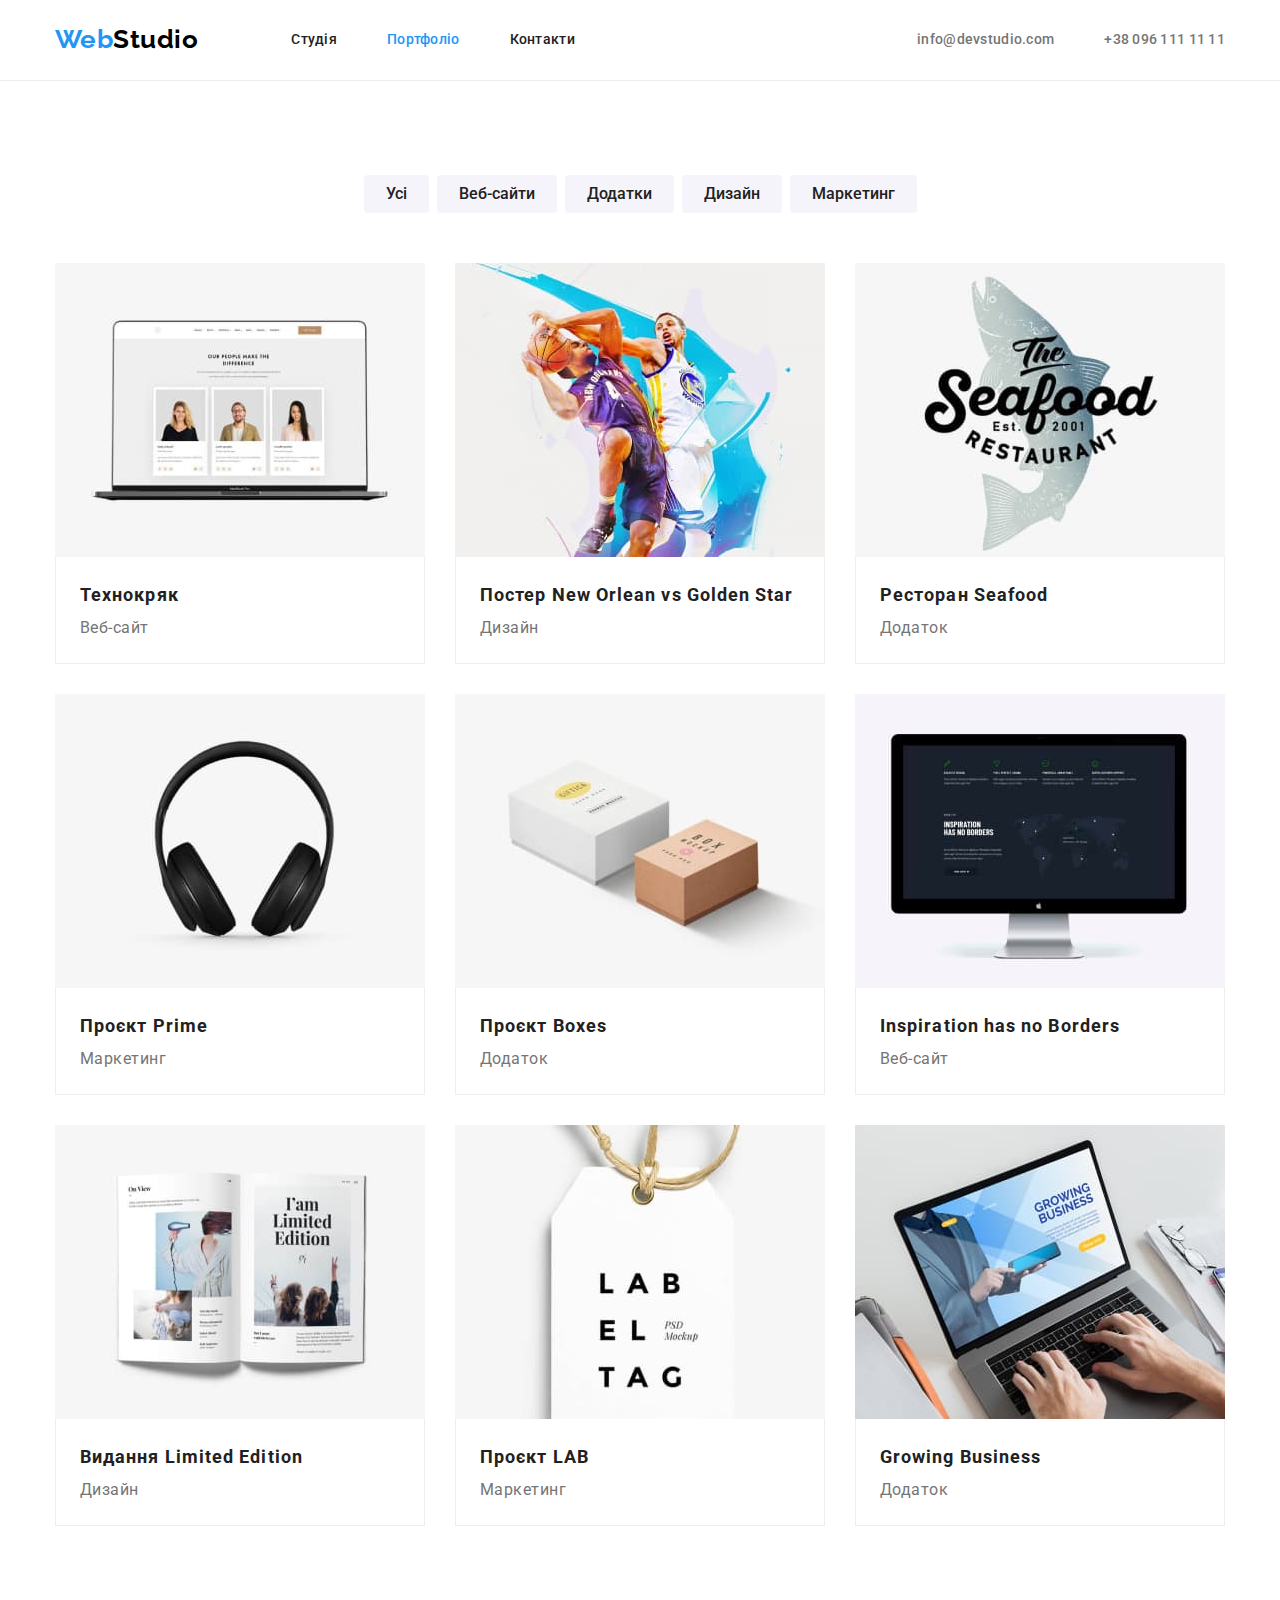
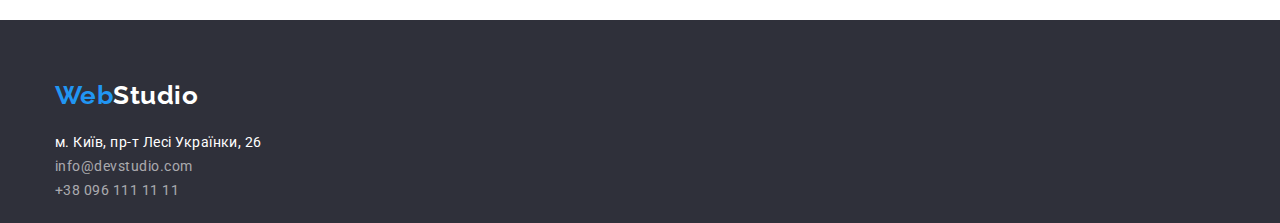
==== portfolio.html @ cf8ffbe0 "створює клон" ====
<!DOCTYPE html>
<html lang="uk">

<head>
    <meta charset="UTF-8">
    <meta http-equiv="X-UA-Compatible" content="IE=edge">
    <meta name="viewport" content="width=device-width, initial-scale=1.0">
    <title>WebStudio</title>
    <link rel="preconnect" href="https://fonts.googleapis.com">
    <link rel="preconnect" href="https://fonts.gstatic.com" crossorigin>
    <link
        href="https://fonts.googleapis.com/css2?family=Raleway:wght@700&family=Roboto:wght@400;500;700;900&display=swap"
        rel="stylesheet">
    <link rel="stylesheet"
        href="https://cdnjs.cloudflare.com/ajax/libs/modern-normalize/1.1.0/modern-normalize.min.css">
    <link rel="stylesheet" href="./css/styles.css">
</head>

<body>
    <header class="page-header">
        <div class="container">
            <nav class="main-nav">
                <a href="./index.html" class="logo link">Web<span class="second-part">Studio</span></a>
                <ul class="site-nav list">
                    <li class="nav-item"><a href="./index.html" class="item link ">Студія</a></li>
                    <li class="nav-item"><a href="./portfolio.html" class="item link current">Портфоліо</a></li>
                    <li class="nav-item"><a href="" class="item link">Контакти</a></li>
                </ul>
            </nav>
            <ul class="mobile-list list">
                <li class="tel-item"><a href="mailto:info@devstudio.com" class="item link">info@devstudio.com</a></li>
                <li class="tel-item"><a href="tel:+380961111111" class="item link">+38 096 111 11 11</a></li>
            </ul>
        </div>
    </header>
    <main>
        <section class="section">
            <div class="container">
                <h1 class="visually-hidden">Наші проєкти</h1>
                <ul class="btn-list list">
                    <li class="btn-item">
                        <button class="button-secondary" type="button">Усі</button>
                    </li>
                    <li class="btn-item">
                        <button class="button-secondary" type="button">Веб-сайти</button>
                    </li>
                    <li class="btn-item">
                        <button class="button-secondary" type="button">Додатки</button>
                    </li>
                    <li class="btn-item">
                        <button class="button-secondary" type="button">Дизайн</button>
                    </li>
                    <li class="btn-item">
                        <button class="button-secondary" type="button">Маркетинг</button>
                    </li>
                </ul>

                <ul class="card-set list">
                    <li class="card-item">
                        <a href="" class="link"><img src="./images/project-01.jpg" width="370" alt="ноутбук">
                            <div class="card-content">
                                <h2 class="card-title">Технокряк</h2>
                                <p class="card-text">Веб-сайт</p>
                            </div>
                        </a>
                    </li>
                    <li class="card-item">
                        <a href="" class="link"><img src="./images/project-02.jpg" width="370" alt="два баскетболісти">
                            <div class="card-content">
                                <h2 class="card-title">Постер New Orlean vs Golden Star</h2>
                                <p class="card-text">Дизайн</p>
                            </div>
                        </a>
                    </li>
                    <li class="card-item">
                        <a href="" class="link"><img src="./images/project-03.jpg" width="370" alt="логотип ресторану">
                            <div class="card-content">
                                <h2 class="card-title">Ресторан Seafood</h2>
                                <p class="card-text">Додаток</p>
                            </div>
                        </a>
                    </li>
                    <li class="card-item">
                        <a href="" class="link"><img src="./images/project-04.jpg" width="370" alt="чорні навушники">
                            <div class="card-content">
                                <h2 class="card-title">Проєкт Prime</h2>
                                <p class="card-text">Маркетинг</p>
                            </div>
                        </a>
                    </li>
                    <li class="card-item">
                        <a href="" class="link"><img src="./images/project-05.jpg" width="370" alt="дві коробки">
                            <div class="card-content">
                                <h2 class="card-title">Проєкт Boxes</h2>
                                <p class="card-text">Додаток</p>
                            </div>
                        </a>
                    </li>
                    <li class="card-item">
                        <a href="" class="link"><img src="./images/project-06.jpg" width="370" alt="монітор">
                            <div class="card-content">
                                <h2 class="card-title">Inspiration has no Borders</h2>
                                <p class="card-text">Веб-сайт</p>
                            </div>
                        </a>
                    </li>
                    <li class="card-item">
                        <a href="" class="link"><img src="./images/project-07.jpg" width="370" alt="розгорнута книга">
                            <div class="card-content">
                                <h2 class="card-title">Видання Limited Edition</h2>
                                <p class="card-text">Дизайн</p>
                            </div>
                        </a>
                    </li>
                    <li class="card-item">
                        <a href="" class="link"><img src="./images/project-08.jpg" width="370" alt="ярлик з написом">
                            <div class="card-content">
                                <h2 class="card-title">Проєкт LAB</h2>
                                <p class="card-text">Маркетинг</p>
                            </div>
                        </a>
                    </li>
                    <li class="card-item">
                        <a href="" class="link"><img src="./images/project-09.jpg" width="370" alt="робочий стіл">
                            <div class="card-content">
                                <h2 class="card-title">Growing Business</h2>
                                <p class="card-text">Додаток</p>
                            </div>
                        </a>
                    </li>
                </ul>
            </div>


        </section>
    </main>
    <footer class="footer">
        <div class="container">
            <a href="" class="logo link">Web<span class="white-part">Studio</span></a>
            <address class="address">
                <ul class="address-list list">
                    <li>м. Київ, пр-т Лесі Українки, 26</li>
                    <li><a href="mailto:info@devstudio.com" class="list-item link">info@devstudio.com</a></li>
                    <li><a href="tel:+380961111111" class="list-item link">+38 096 111 11 11</a></li>
                </ul>
            </address>
        </div>
    </footer>
</body>

</html>
---- css/styles.css ----
:root {
    --primary-text-color: #757575;
    --title-text-color: #212121;
    --accent-color: #2196F3;
    --btn-white-color: #FFFFFF;
    --secondary-bg-color: #2F303A;
    --bg-color-active: #188CE8;
    --black-color: #000000;
    --team-bg-color: #F5F4FA;
    --rgba-color-add: rgba(255, 255, 255, 0.6);
    --color-border: #ECECEC;
}

body {
    font-family: 'Roboto', sans-serif;
    background: var(--btn-white-color);
    color: var(--primary-text-color);
    letter-spacing: 0.03em;
}

.container {
    margin-left: auto;
    margin-right: auto;
    width: 1200px;
    padding-left: 15px;
    padding-right: 15px;
}

.link{
    text-decoration: none;
}

.list{
    list-style: none;
}

h1, h2, h3, h4, h5, h6, p, ul {
    margin: 0;
    padding: 0;
}

img{
    display: block;
    max-width: 100%;
}


/* Header */

.page-header{
    border-bottom: 1px solid var(--color-border);
}

.page-header .container{
    display: flex;
}

.main-nav,
.site-nav{
    display: flex;
}


.logo {
    padding-top: 24px;
    padding-bottom: 25px;
    margin-right: 93px;

    font-family: 'Raleway', sans-serif;

    font-weight: 700;
    font-size: 26px;
    line-height: 1.19;
    color: var(--accent-color)
}
.second-part {
    color: var(--black-color);
}

.site-nav .item {
    color: var(--title-text-color);

    font-weight: 500;
    font-size: 14px;
    line-height: 1.14;
    letter-spacing: 0.02em;
}

.site-nav .nav-item:not(:last-child),
.mobile-list .tel-item:not(:last-child){
    margin-right: 50px;
}

.site-nav .link.current{
    color: var(--accent-color);
}

.mobile-list{
    display: flex;
    margin-left: auto;
}

.mobile-list .item {
    color: var(--primary-text-color);

    font-weight: 500;
    font-size: 14px;
    line-height: 1.14;
    letter-spacing: 0.02em;
}

.site-nav .item,
.mobile-list .item{
    display: block;
    padding-top: 32px;
    padding-bottom: 32px;
}

.mobile-list .item:hover,
.mobile-list .item:focus,
.site-nav .item:hover,
.site-nav .item:focus{
    color: var(--accent-color);
}

/* Hero */

.hero{
    background: var(--secondary-bg-color);
    text-align: center;
    padding-top: 200px;
    padding-bottom: 200px;
}

.hero-title {
    width: 696px;
    margin: auto;
    padding-bottom: 30px;
    color: var(--btn-white-color);
            
    font-weight: 900;
    font-size: 44px;
    line-height: 1.36;
    text-align: center;
    letter-spacing: 0.06em;

}

/* BUTTON!!! */

.button{
    display: inline-block;
    text-align: center;
    border-radius: 4px;
    padding: 10px 32px;
    font-family: inherit;
    background: var(--secondary-bg-color);
    cursor: pointer;
    min-width: 216px;
    border: transparent;
}

.button:hover,
.button:focus{
    background-color: var(--bg-color-active);
    color: var(--btn-white-color);
}

.button-primary{
    color: var(--btn-white-color);
    background: var(--accent-color);
    font-weight: 700;
    font-size: 16px;
    line-height: 1.88;
}


/* Наші переваги */

.visually-hidden {
    position: absolute;
    white-space: nowrap;
    width: 1px;
    height: 1px;
    overflow: hidden;
    border: 0;
    padding: 0;
    clip: rect(0 0 0 0);
    clip-path: inset(50%);
    margin: -1px;
}

.section{
    padding: 94px 0;
}

.features-set{
    padding-bottom: 0;
    
}

.features-list{
    display: flex;
}

.features-item{
    flex-basis: calc(100% / 3 - 30px);
}

.features-item:not(:last-child){
    margin-right: 30px;
}

.features-title{
    color: var(--title-text-color);

    font-size: 14px;
    line-height: 1.14;
}

.features-text{
    font-size: 14px;
    line-height: 1.71;
}

/* Work */

.work-title,
.team-title{
    padding-bottom: 50px;

    color: var(--title-text-color);

    font-size: 36px;
    line-height: 1.17;
    text-align: center;
}

.work-list{
    display: flex;
}

.work-item:not(:last-child){
    margin-right: 30px;
}

/* Team */

.team{
    background: var(--team-bg-color);
}

.team-title{
}

.team-list > .list-item {
    background-color: var(--btn-white-color);
    box-shadow: 0px 1px 3px rgba(0, 0, 0, 0.12), 0px 1px 1px rgba(0, 0, 0, 0.14), 0px 2px 1px rgba(0, 0, 0, 0.2);
    border-radius: 0px 0px 4px 4px;
}

.team-list{
    display: flex;
}

.list-item:not(:last-child){
    margin-right: 30px;
}

.team-user{
    padding-top: 30px;
    padding-bottom: 10px;

    color: var(--title-text-color);

    font-weight: 500;
    font-size: 16px;
    line-height: 1.19;
    text-align: center;

}

.team-text{
    padding-bottom: 30px;
    font-size: 16px;
    line-height: 1.19;
    text-align: center;
}

/* Footer */

.footer{
    background: var(--secondary-bg-color)
}

.footer > .container{
    padding-top: 60px;
    padding-bottom: 20px;
}

.footer .logo{
    margin: 0;
    padding: 0;
}



.white-part{
    color: var(--btn-white-color);
}

.address{  
    color: var(--btn-white-color);
    font-style: normal;
    font-size: 14px;
    line-height: 1.71;
    margin-top: 20px;
}

.address-list .list-item{
    color: var(--rgba-color-add);
    padding: 9px 0;
}

.address-list .list-item:hover,
.address-list .list-item:focus{    
    color: var(--accent-color);
}


/* Портфоліо */

.btn-list{
    display: flex;
    justify-content: center;
    margin-bottom: 50px;
}

.btn-item:not(:last-child){
    margin-right: 8px;
}

.button-secondary {
    font-family: inherit;
    color: var(--title-text-color);
    background: var(--team-bg-color);
    font-weight: 500;
    font-size: 16px;
    line-height: 1.62;
    cursor: pointer;
    border: transparent;
    text-align: center;
    border-radius: 4px;
    padding: 6px 22px;
}

.button-secondary:hover,
.button-secondary:focus{
    background-color: var(--accent-color);
    color: var(--btn-white-color);
    box-shadow: 0px 3px 1px rgba(0, 0, 0, 0.1), 0px 1px 2px rgba(0, 0, 0, 0.08), 0px 2px 2px rgba(0, 0, 0, 0.12);
}

.card-set{
    display: flex;
    flex-wrap: wrap;

    margin-left: -30px;
    margin-top: -30px;
}

.card-set > .card-item{
    flex-basis: calc(100% / 3 - 30px);

    margin-left: 30px;
    margin-top: 30px;

}

.card-content{
    padding: 20px 24px;
    border-right: 1px solid #EEEEEE;
    border-bottom: 1px solid #EEEEEE;
    border-left: 1px solid #EEEEEE;
}

.card-title{
    color: var(--title-text-color);    
    font-size: 18px;
    line-height: 2;    
    letter-spacing: 0.06em;

}

.card-text{
    color: var(--primary-text-color);
    font-size: 16px;
    line-height: 1.88;
}
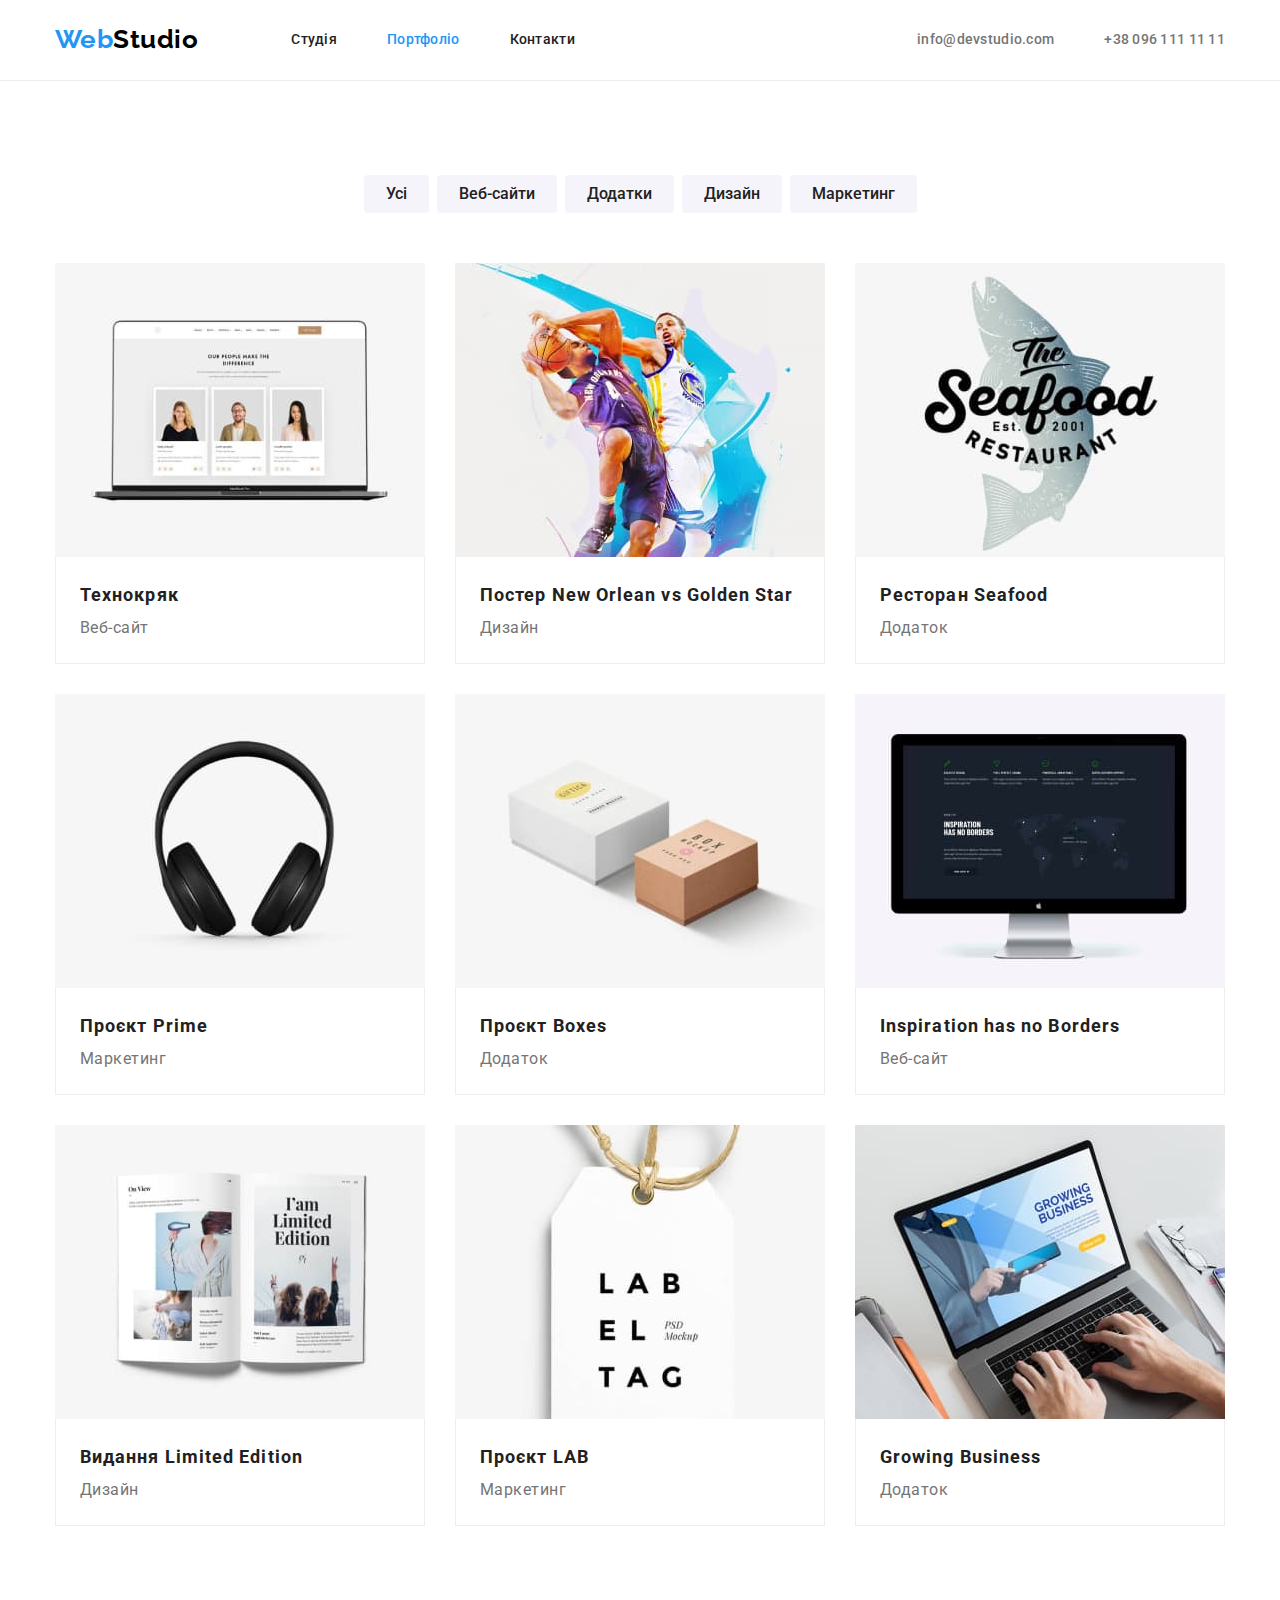
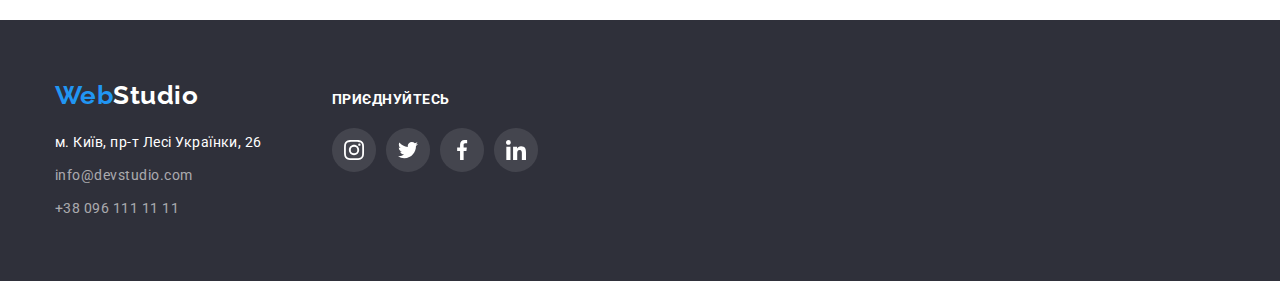
==== commit e8281030: "презентує дз" ====
--- a/portfolio.html
+++ b/portfolio.html
@@ -135,15 +135,53 @@
         </section>
     </main>
     <footer class="footer">
-        <div class="container">
-            <a href="" class="logo link">Web<span class="white-part">Studio</span></a>
-            <address class="address">
-                <ul class="address-list list">
-                    <li>м. Київ, пр-т Лесі Українки, 26</li>
-                    <li><a href="mailto:info@devstudio.com" class="list-item link">info@devstudio.com</a></li>
-                    <li><a href="tel:+380961111111" class="list-item link">+38 096 111 11 11</a></li>
+        <div class="container secondary-container">
+            <div>
+                <a href="" class="logo link">Web<span class="white-part">Studio</span></a>
+                <address class="address">
+                    <ul class="address-list list">
+                        <li class="address-item">м. Київ, пр-т Лесі Українки, 26</li>
+                        <li class="address-item"><a href="mailto:info@devstudio.com"
+                                class="list-item link">info@devstudio.com</a></li>
+                        <li class="address-item"><a href="tel:+380961111111" class="list-item link">+38 096 111 11 11</a>
+                        </li>
+                    </ul>
+                </address>
+            </div>
+            <div class="social-container">
+                <h2 class="social-title">ПРИЄДНУЙТЕСЬ</h2>
+                <ul class="social-icons list">
+                    <li class="social-item">
+                        <a href="" class="social-link link">
+                            <svg class="social-icon" widht="20" height="20">
+                                <use href="./images/icons.svg#icon-instagram"></use>
+                            </svg>
+                        </a>
+                    </li>
+                    <li class="social-item">
+                        <a href="" class="social-link link">
+                            <svg class="social-icon" widht="20" height="20">
+                                <use href="./images/icons.svg#icon-twitter"></use>
+                            </svg>
+                        </a>
+                    </li>
+                    <li class="social-item">
+                        <a href="" class="social-link link">
+                            <svg class="social-icon" widht="20" height="20">
+                                <use href="./images/icons.svg#icon-facebook"></use>
+                            </svg>
+                        </a>
+                    </li>
+                    <li class="social-item">
+                        <a href="" class="social-link link">
+                            <svg class="social-icon" widht="20" height="20">
+                                <use href="./images/icons.svg#icon-linkedin"></use>
+                            </svg>
+                        </a>
+                    </li>
                 </ul>
-            </address>
+            </div>
+    
         </div>
     </footer>
 </body>
--- a/css/styles.css
+++ b/css/styles.css
@@ -98,6 +98,22 @@
 .mobile-list{
     display: flex;
     margin-left: auto;
+    align-items: center;
+}
+
+.tel-item .item{
+    display: flex;
+    align-items: center;
+}
+
+.tel-item .icon{
+    margin-right: 10px;
+    fill: var(--primary-text-color);
+}
+
+.tel-item .item:hover .icon,
+.tel-item .item:focus .icon {
+    fill: var(--accent-color);
 }
 
 .mobile-list .item {
@@ -111,7 +127,7 @@
 
 .site-nav .item,
 .mobile-list .item{
-    display: block;
+    display: flex;
     padding-top: 32px;
     padding-bottom: 32px;
 }
@@ -126,10 +142,17 @@
 /* Hero */
 
 .hero{
-    background: var(--secondary-bg-color);
+    max-width: 1600px;
+    height: 600px;
+    background-color: #C4C4C4;
     text-align: center;
     padding-top: 200px;
     padding-bottom: 200px;
+    background-image: linear-gradient(rgba(47, 48, 58, 0.4), rgba(47, 48, 58, 0.4)),
+    url(../images/photo-hero.jpg);
+    background-repeat: no-repeat;
+    background-position: center;
+    background-size: cover;
 }
 
 .hero-title {
@@ -154,7 +177,6 @@
     border-radius: 4px;
     padding: 10px 32px;
     font-family: inherit;
-    background: var(--secondary-bg-color);
     cursor: pointer;
     min-width: 216px;
     border: transparent;
@@ -196,7 +218,6 @@
 
 .features-set{
     padding-bottom: 0;
-    
 }
 
 .features-list{
@@ -211,11 +232,22 @@
     margin-right: 30px;
 }
 
+.features-icons{
+    background-color: #F5F4FA;
+    margin-bottom: 30px;
+    border-radius: 4px;
+}
+
+.features-icon{
+    margin: 25px 100px;
+}
+
 .features-title{
     color: var(--title-text-color);
 
     font-size: 14px;
     line-height: 1.14;
+    padding-bottom: 10px;
 }
 
 .features-text{
@@ -226,7 +258,8 @@
 /* Work */
 
 .work-title,
-.team-title{
+.team-title,
+.clients-title{
     padding-bottom: 50px;
 
     color: var(--title-text-color);
@@ -277,16 +310,84 @@
     font-size: 16px;
     line-height: 1.19;
     text-align: center;
-
 }
 
 .team-text{
-    padding-bottom: 30px;
     font-size: 16px;
     line-height: 1.19;
     text-align: center;
 }
 
+.team-list .social-icons{
+    display: flex;
+    justify-content: center;
+    margin-top: 16px;
+    padding-bottom: 30px;
+}
+
+.team-list .social-item{
+    width: 44px;
+    height: 44px;
+}
+
+.team-list .social-item:not(:last-child) {
+    margin-right: 10px;
+}
+
+.team-list .social-link{
+    width: 100%;
+    height: 100%;
+    display: flex;
+    align-items: center;
+    justify-content: center;
+    background-color: var(--btn-white-color);
+    border-radius: 50%;
+    fill: #AFB1B8;
+}
+
+.team-list .social-link:focus,
+.team-list .social-link:hover{
+    background-color: var(--accent-color);
+}
+.team-list .social-link:focus .social-icon,
+.team-list .social-link:hover .social-icon {
+    fill: var(--btn-white-color);
+}
+
+/* Clients */
+
+.clients-list{
+    display: flex;
+}
+
+.clients .clients-item:not(:last-child){
+    margin-right: 30px;
+}
+
+.clients-item{
+    border: 1px solid #AFB1B8;
+    border-radius: 4px;
+}
+
+.clients .clients-link{
+    display: flex;
+    width: 170px;
+    height: 92px;
+    justify-content: center;
+    align-items: center;
+    fill: #AFB1B8;
+}
+.clients-item:focus,
+.clients-item:hover{
+    border: 1px solid var(--accent-color);
+}
+.clients-link:focus,
+.clients-link:hover{
+    fill:var(--accent-color);
+}
+
+
+
 /* Footer */
 
 .footer{
@@ -295,15 +396,13 @@
 
 .footer > .container{
     padding-top: 60px;
-    padding-bottom: 20px;
+    padding-bottom: 60px;
 }
 
 .footer .logo{
     margin: 0;
     padding: 0;
 }
-
-
 
 .white-part{
     color: var(--btn-white-color);
@@ -317,15 +416,67 @@
     margin-top: 20px;
 }
 
+.address-list .address-item:not(:last-child){
+    margin-bottom: 9px;
+}
+
 .address-list .list-item{
     color: var(--rgba-color-add);
-    padding: 9px 0;
 }
 
 .address-list .list-item:hover,
 .address-list .list-item:focus{    
     color: var(--accent-color);
 }
+
+.secondary-container{
+    display: flex;
+    align-items: baseline;
+}
+
+.social-container .social-title{
+    font-size: 14px;
+    line-height: 1.14;
+    color: var(--btn-white-color);
+    padding-bottom: 20px;
+}
+
+.social-container{
+    /* width: 206px;
+    height: 80px; */
+    margin-left: 70px;
+}
+
+.social-container .social-icons{
+    display: flex;
+    justify-content: center;
+}
+
+.social-container .social-item{
+    width: 44px;
+    height: 44px;
+}
+
+.social-container .social-link{
+    width: 100%;
+    height: 100%;
+    display: flex;
+    align-items: center;
+    justify-content: center;
+    background-image: linear-gradient(rgba(255,255,255,0.1), rgba(255, 255, 255, 0.1));
+    border-radius: 50%;
+    fill: var(--btn-white-color);
+}
+.social-container .social-link:focus,
+.social-container .social-link:hover{
+    background-color: var(--accent-color);
+}
+
+.social-container .social-item:not(:last-child){
+    margin-right: 10px;
+}
+
+
 
 
 /* Портфоліо */
@@ -374,7 +525,10 @@
 
     margin-left: 30px;
     margin-top: 30px;
-
+}
+.card-item:focus,
+.card-item:hover{
+    box-shadow: 0px 1px 1px rgba(0, 0, 0, 0.12), 0px 4px 4px rgba(0, 0, 0, 0.06), 1px 4px 6px rgba(0, 0, 0, 0.16);
 }
 
 .card-content{
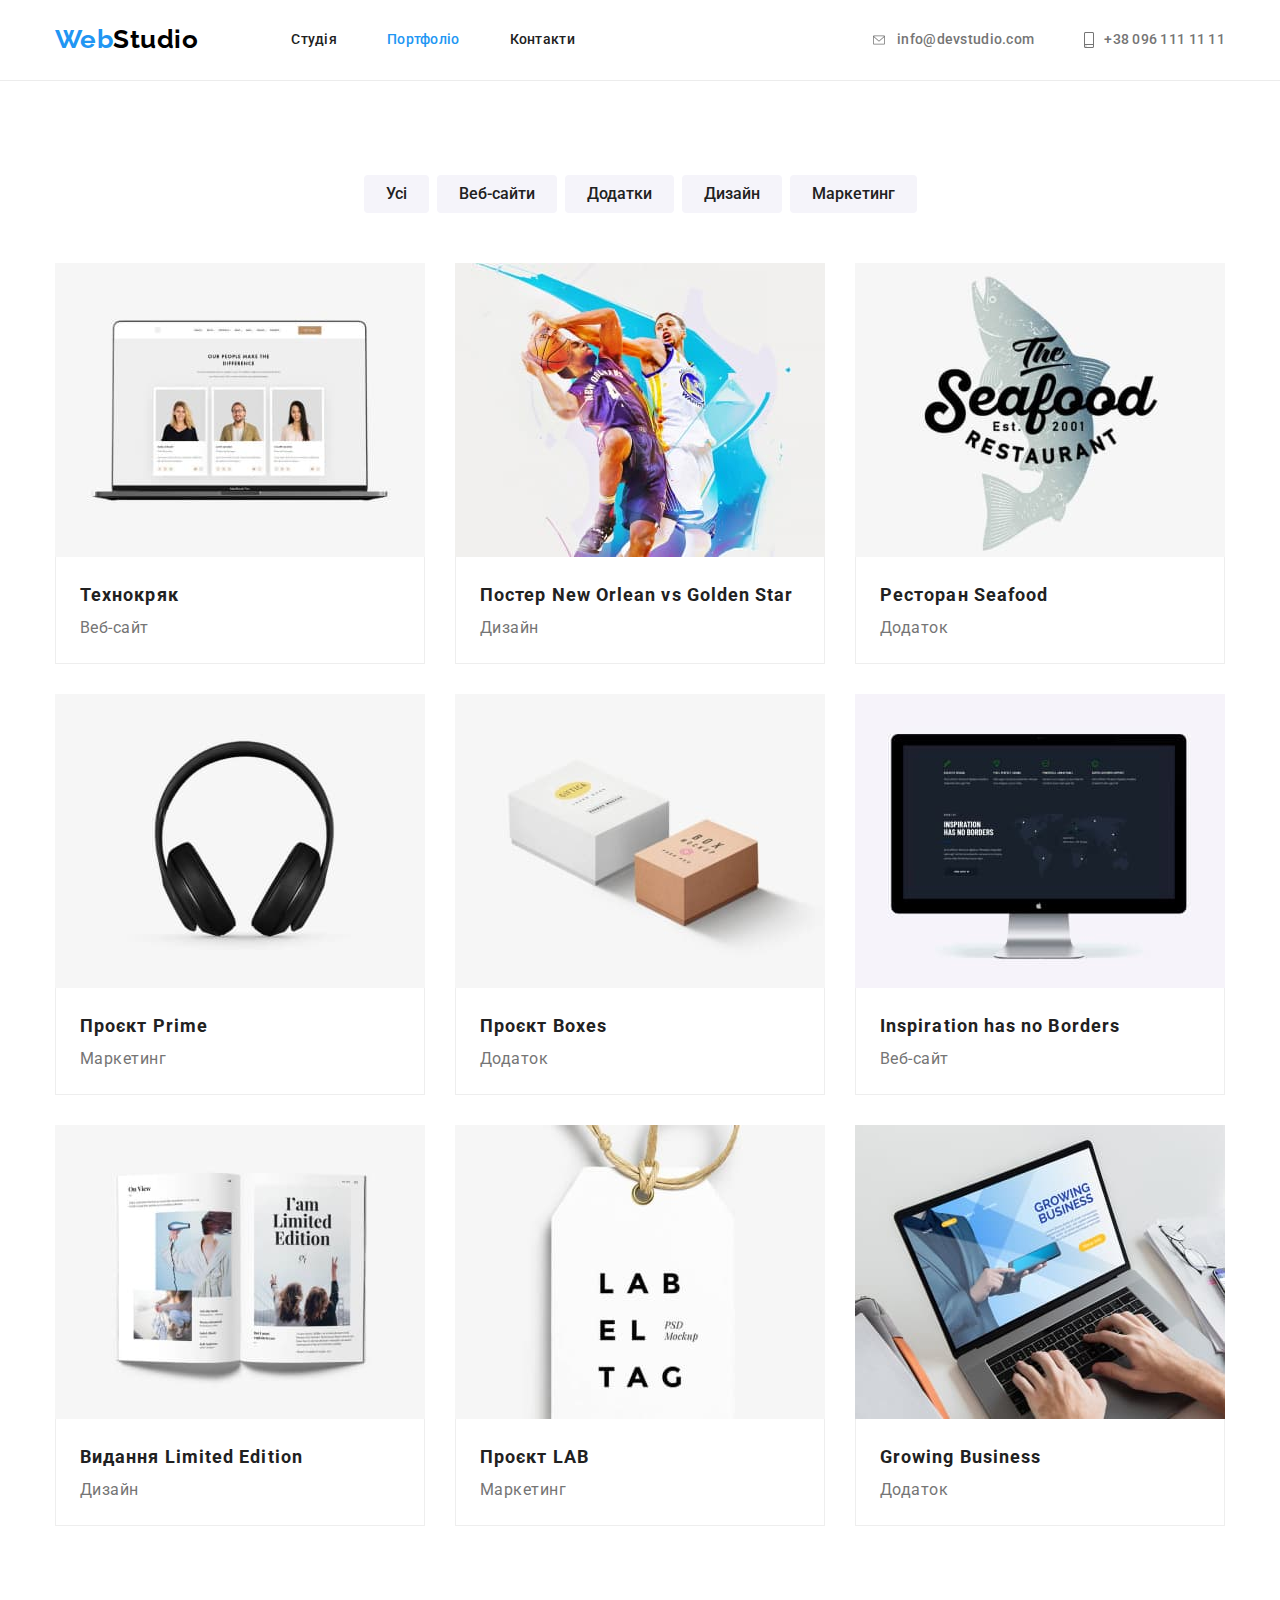
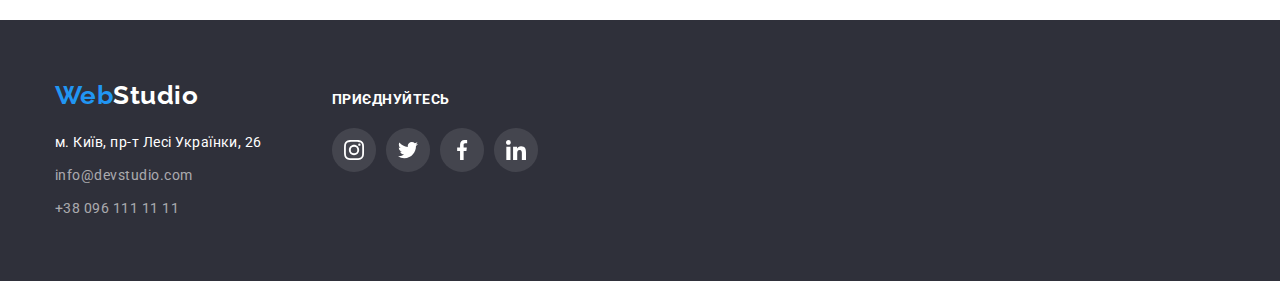
==== commit 07c98fe8: "корегує дз" ====
--- a/portfolio.html
+++ b/portfolio.html
@@ -22,14 +22,26 @@
             <nav class="main-nav">
                 <a href="./index.html" class="logo link">Web<span class="second-part">Studio</span></a>
                 <ul class="site-nav list">
-                    <li class="nav-item"><a href="./index.html" class="item link ">Студія</a></li>
+                    <li class="nav-item"><a href="./index.html" class="item link">Студія</a></li>
                     <li class="nav-item"><a href="./portfolio.html" class="item link current">Портфоліо</a></li>
                     <li class="nav-item"><a href="" class="item link">Контакти</a></li>
                 </ul>
             </nav>
             <ul class="mobile-list list">
-                <li class="tel-item"><a href="mailto:info@devstudio.com" class="item link">info@devstudio.com</a></li>
-                <li class="tel-item"><a href="tel:+380961111111" class="item link">+38 096 111 11 11</a></li>
+                <li class="tel-item">
+                    <a href="mailto:info@devstudio.com" class="item link">
+                        <svg class="envelope-icon icon" width="16" height="12">
+                            <use href="./images/icons.svg#icon-envelope"></use>
+                        </svg>
+                        <span>info@devstudio.com</span></a>
+                </li>
+                <li class="tel-item">
+                    <a href="tel:+380961111111" class="item link">
+                        <svg class="mobile-icon icon" width="10" height="16">
+                            <use href="./images/icons.svg#icon-smartphone"></use>
+                        </svg>
+                        <span>+38 096 111 11 11</span></a>
+                </li>
             </ul>
         </div>
     </header>
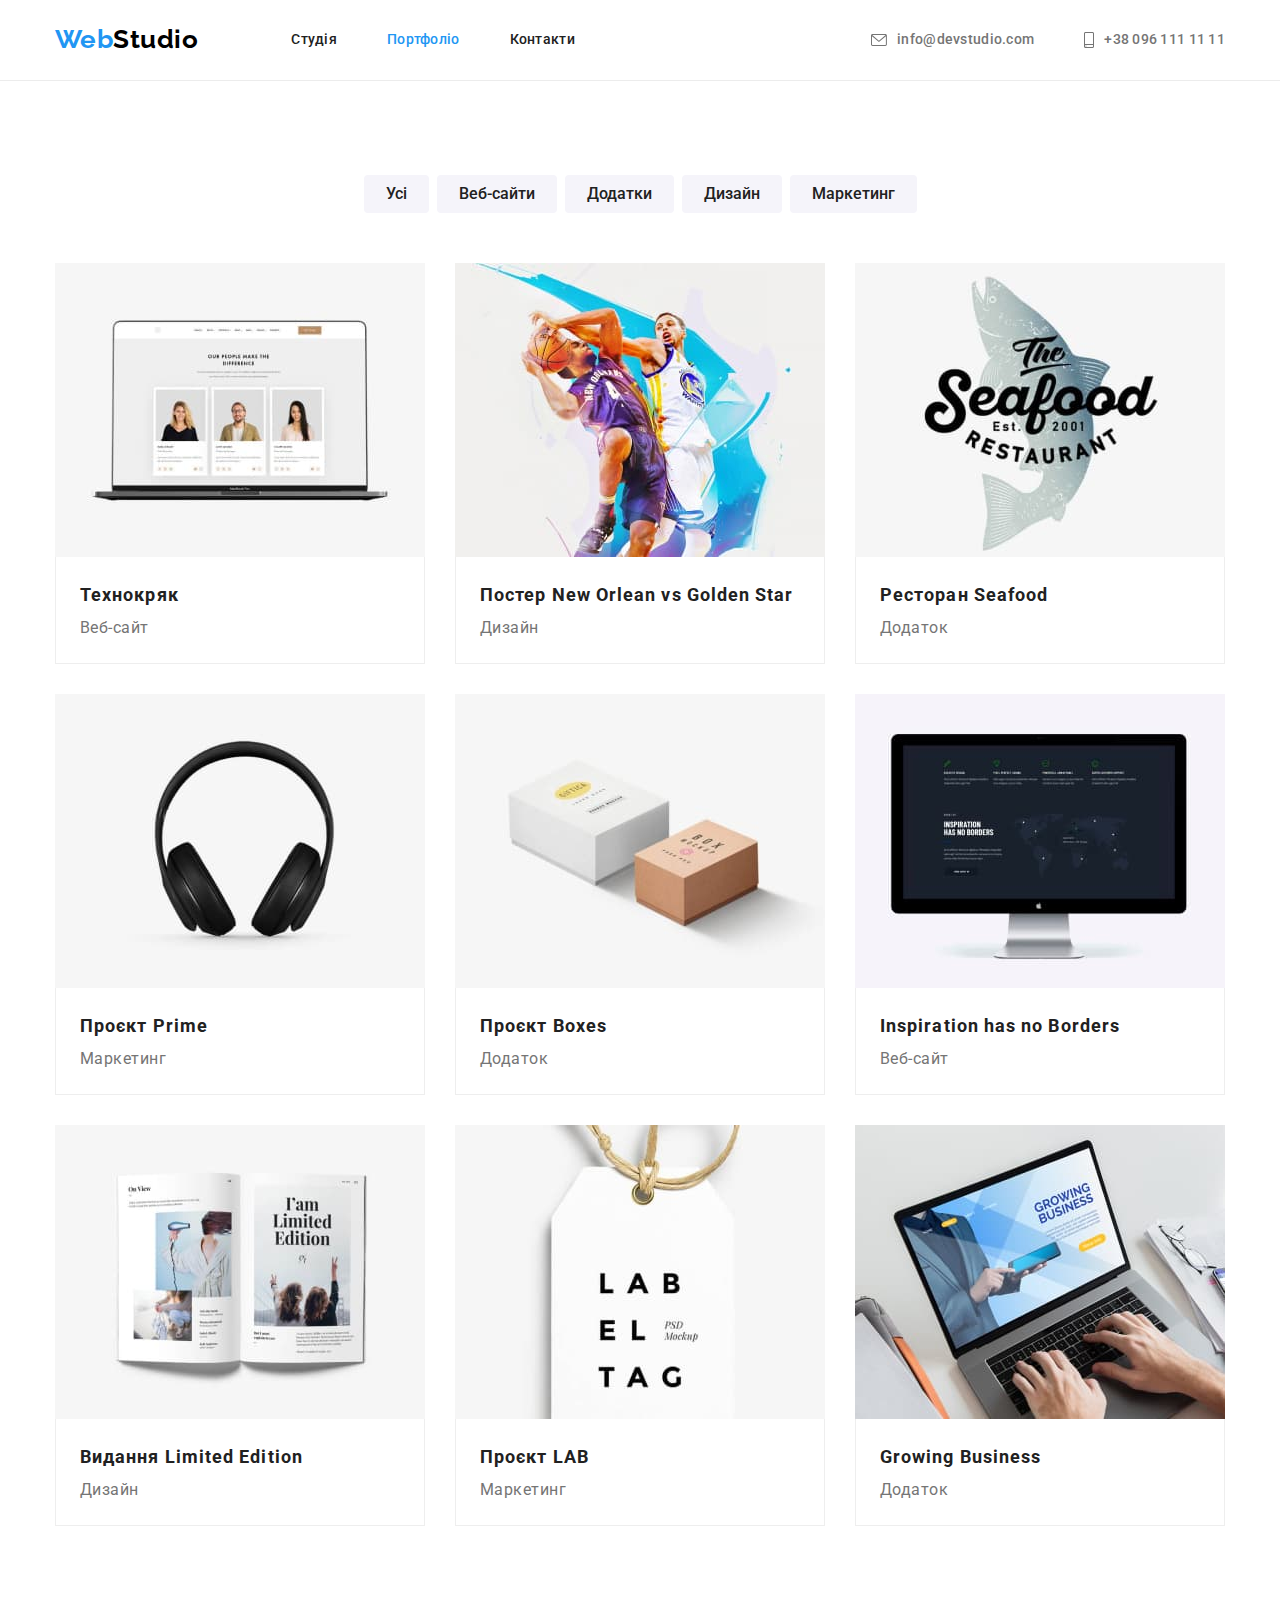
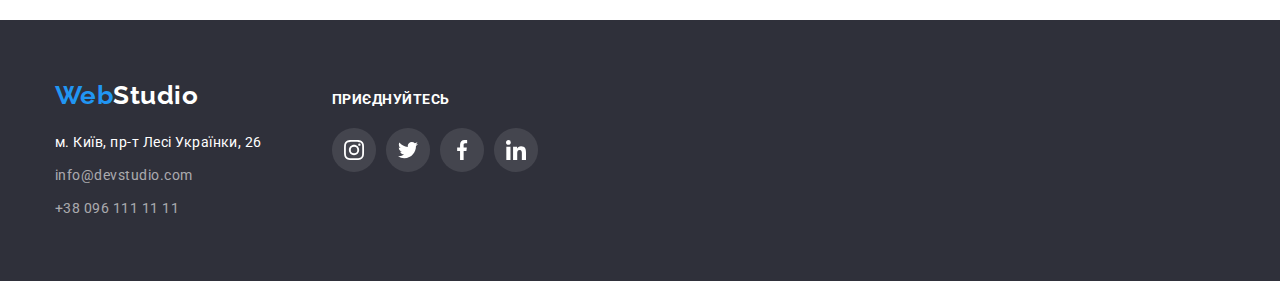
==== commit b0d36471: "доопрацьовує дз" ====
--- a/portfolio.html
+++ b/portfolio.html
@@ -69,7 +69,7 @@
 
                 <ul class="card-set list">
                     <li class="card-item">
-                        <a href="" class="link"><img src="./images/project-01.jpg" width="370" alt="ноутбук">
+                        <a href="" class="card-link link"><img src="./images/project-01.jpg" width="370" alt="ноутбук">
                             <div class="card-content">
                                 <h2 class="card-title">Технокряк</h2>
                                 <p class="card-text">Веб-сайт</p>
@@ -77,7 +77,7 @@
                         </a>
                     </li>
                     <li class="card-item">
-                        <a href="" class="link"><img src="./images/project-02.jpg" width="370" alt="два баскетболісти">
+                        <a href="" class="card-link link"><img src="./images/project-02.jpg" width="370" alt="два баскетболісти">
                             <div class="card-content">
                                 <h2 class="card-title">Постер New Orlean vs Golden Star</h2>
                                 <p class="card-text">Дизайн</p>
@@ -85,7 +85,7 @@
                         </a>
                     </li>
                     <li class="card-item">
-                        <a href="" class="link"><img src="./images/project-03.jpg" width="370" alt="логотип ресторану">
+                        <a href="" class="card-link link"><img src="./images/project-03.jpg" width="370" alt="логотип ресторану">
                             <div class="card-content">
                                 <h2 class="card-title">Ресторан Seafood</h2>
                                 <p class="card-text">Додаток</p>
@@ -93,7 +93,7 @@
                         </a>
                     </li>
                     <li class="card-item">
-                        <a href="" class="link"><img src="./images/project-04.jpg" width="370" alt="чорні навушники">
+                        <a href="" class="card-link link"><img src="./images/project-04.jpg" width="370" alt="чорні навушники">
                             <div class="card-content">
                                 <h2 class="card-title">Проєкт Prime</h2>
                                 <p class="card-text">Маркетинг</p>
@@ -101,7 +101,7 @@
                         </a>
                     </li>
                     <li class="card-item">
-                        <a href="" class="link"><img src="./images/project-05.jpg" width="370" alt="дві коробки">
+                        <a href="" class="card-link link"><img src="./images/project-05.jpg" width="370" alt="дві коробки">
                             <div class="card-content">
                                 <h2 class="card-title">Проєкт Boxes</h2>
                                 <p class="card-text">Додаток</p>
@@ -109,7 +109,7 @@
                         </a>
                     </li>
                     <li class="card-item">
-                        <a href="" class="link"><img src="./images/project-06.jpg" width="370" alt="монітор">
+                        <a href="" class="card-link link"><img src="./images/project-06.jpg" width="370" alt="монітор">
                             <div class="card-content">
                                 <h2 class="card-title">Inspiration has no Borders</h2>
                                 <p class="card-text">Веб-сайт</p>
@@ -117,7 +117,7 @@
                         </a>
                     </li>
                     <li class="card-item">
-                        <a href="" class="link"><img src="./images/project-07.jpg" width="370" alt="розгорнута книга">
+                        <a href="" class="card-link link"><img src="./images/project-07.jpg" width="370" alt="розгорнута книга">
                             <div class="card-content">
                                 <h2 class="card-title">Видання Limited Edition</h2>
                                 <p class="card-text">Дизайн</p>
@@ -125,7 +125,7 @@
                         </a>
                     </li>
                     <li class="card-item">
-                        <a href="" class="link"><img src="./images/project-08.jpg" width="370" alt="ярлик з написом">
+                        <a href="" class="card-link link"><img src="./images/project-08.jpg" width="370" alt="ярлик з написом">
                             <div class="card-content">
                                 <h2 class="card-title">Проєкт LAB</h2>
                                 <p class="card-text">Маркетинг</p>
@@ -133,7 +133,7 @@
                         </a>
                     </li>
                     <li class="card-item">
-                        <a href="" class="link"><img src="./images/project-09.jpg" width="370" alt="робочий стіл">
+                        <a href="" class="card-link link"><img src="./images/project-09.jpg" width="370" alt="робочий стіл">
                             <div class="card-content">
                                 <h2 class="card-title">Growing Business</h2>
                                 <p class="card-text">Додаток</p>
--- a/css/styles.css
+++ b/css/styles.css
@@ -143,11 +143,12 @@
 
 .hero{
     max-width: 1600px;
-    height: 600px;
     background-color: #C4C4C4;
     text-align: center;
     padding-top: 200px;
     padding-bottom: 200px;
+    margin-left: auto;
+    margin-right: auto;
     background-image: linear-gradient(rgba(47, 48, 58, 0.4), rgba(47, 48, 58, 0.4)),
     url(../images/photo-hero.jpg);
     background-repeat: no-repeat;
@@ -236,10 +237,11 @@
     background-color: #F5F4FA;
     margin-bottom: 30px;
     border-radius: 4px;
-}
-
-.features-icon{
-    margin: 25px 100px;
+    width: 100%;
+    height: 120px;
+    display: flex;
+    justify-content: center;
+    align-items: center;
 }
 
 .features-title{
@@ -283,9 +285,6 @@
     background: var(--team-bg-color);
 }
 
-.team-title{
-}
-
 .team-list > .list-item {
     background-color: var(--btn-white-color);
     box-shadow: 0px 1px 3px rgba(0, 0, 0, 0.12), 0px 1px 1px rgba(0, 0, 0, 0.14), 0px 2px 1px rgba(0, 0, 0, 0.2);
@@ -364,23 +363,21 @@
     margin-right: 30px;
 }
 
-.clients-item{
+.clients .clients-link{
+    display: flex;
+    width: 170px;
+    height: 92px;
+    justify-content: center;
+    align-items: center;
+    fill: #AFB1B8;
     border: 1px solid #AFB1B8;
     border-radius: 4px;
 }
-
-.clients .clients-link{
-    display: flex;
-    width: 170px;
-    height: 92px;
-    justify-content: center;
-    align-items: center;
-    fill: #AFB1B8;
-}
-.clients-item:focus,
-.clients-item:hover{
+.clients-link:focus,
+.clients-link:hover{
     border: 1px solid var(--accent-color);
 }
+
 .clients-link:focus,
 .clients-link:hover{
     fill:var(--accent-color);
@@ -526,7 +523,6 @@
     margin-left: 30px;
     margin-top: 30px;
 }
-.card-item:focus,
 .card-item:hover{
     box-shadow: 0px 1px 1px rgba(0, 0, 0, 0.12), 0px 4px 4px rgba(0, 0, 0, 0.06), 1px 4px 6px rgba(0, 0, 0, 0.16);
 }
